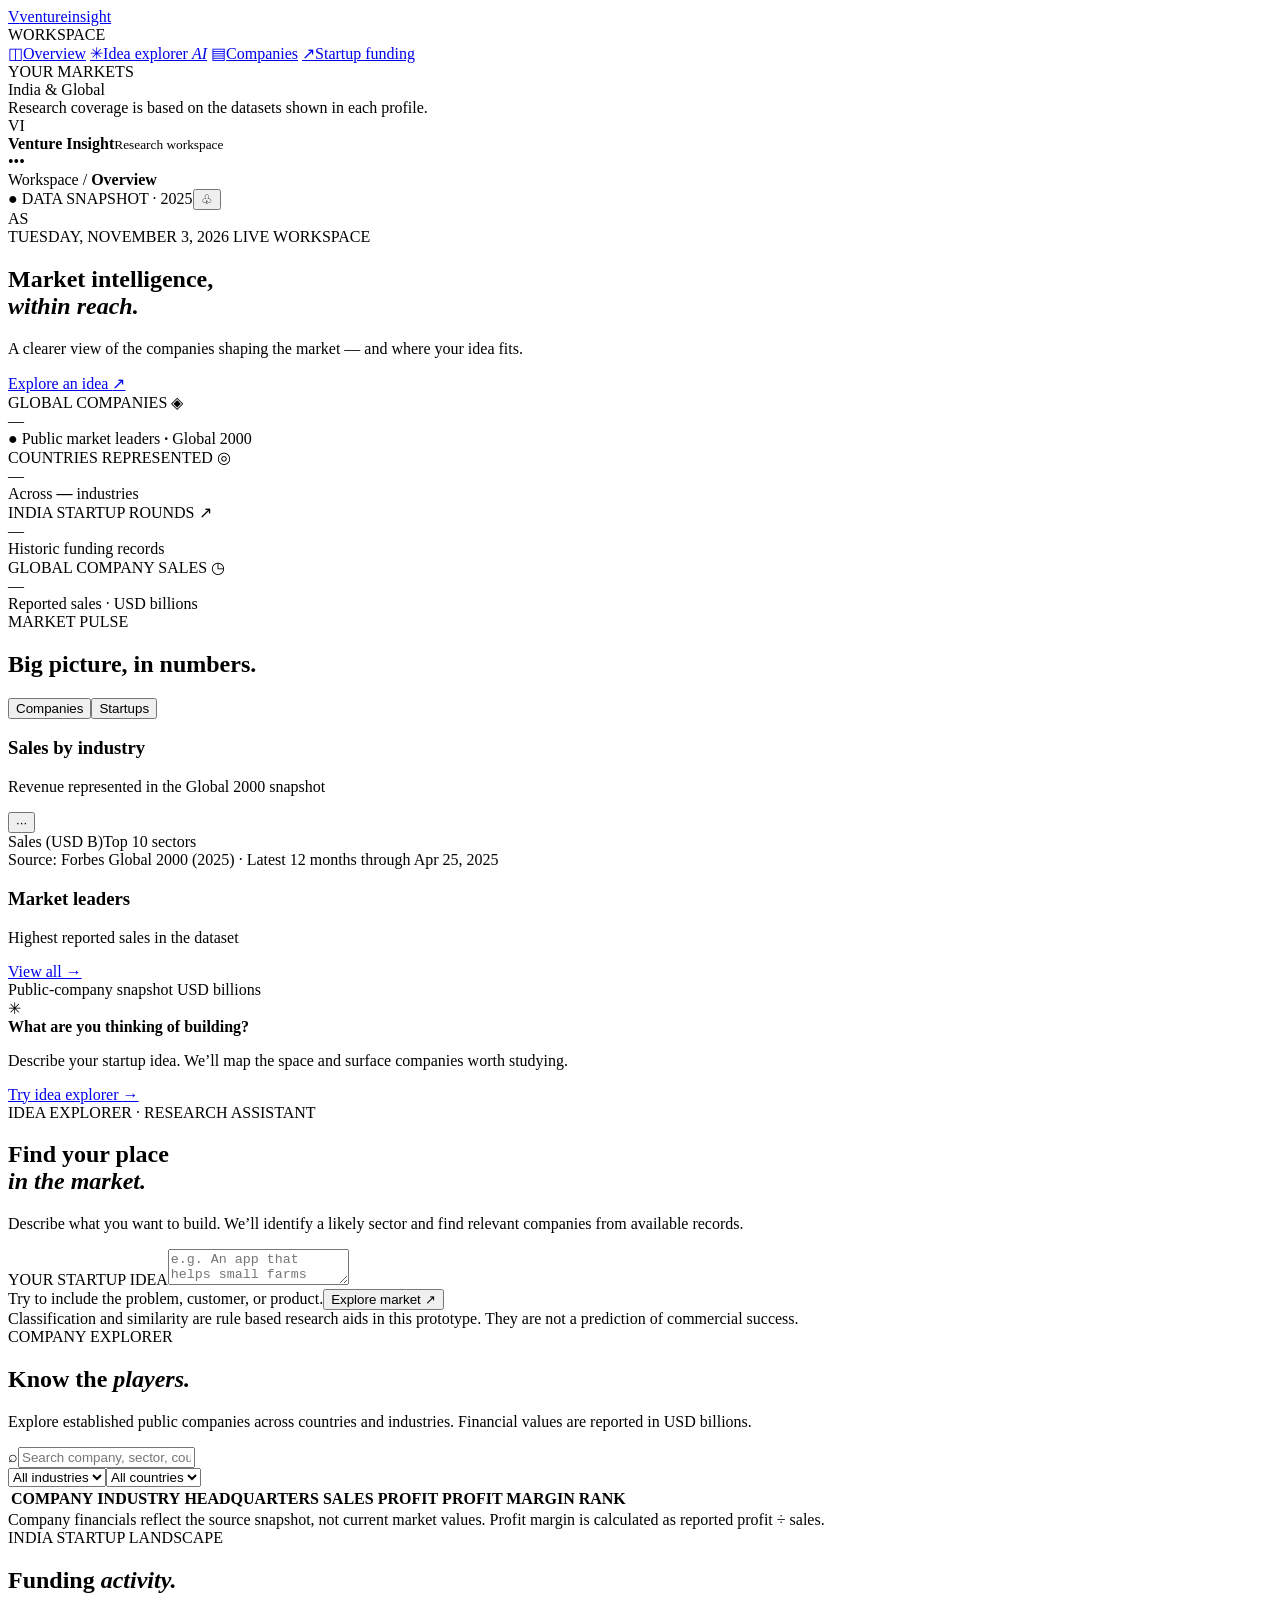
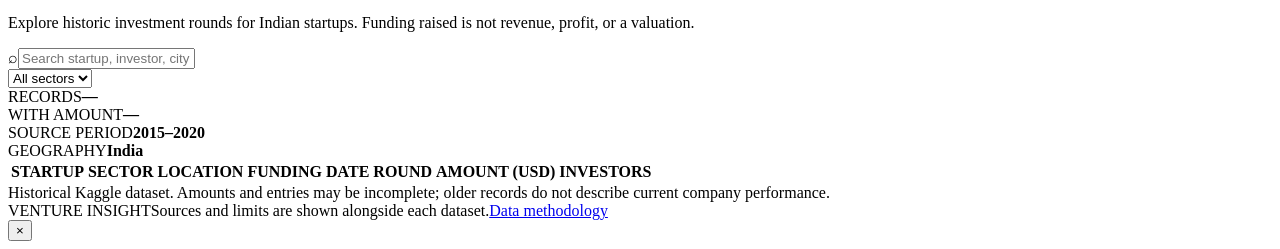
==== web/index.html @ 0f0a1d43 "feat: enrich company profiles and financial history" ====
<!doctype html>
<html lang="en">
<head>
  <meta charset="utf-8"><meta name="viewport" content="width=device-width,initial-scale=1">
  <meta name="theme-color" content="#f5f7f8"><title>Venture Insight — Market intelligence</title>
  <link rel="preconnect" href="https://fonts.googleapis.com"><link rel="preconnect" href="https://fonts.gstatic.com" crossorigin>
  <link href="https://fonts.googleapis.com/css2?family=DM+Sans:wght@400;500;600;700&family=Manrope:wght@500;600;700;800&display=swap" rel="stylesheet">
  <link rel="stylesheet" href="/styles.css"><link rel="stylesheet" href="/pager.css">
</head>
<body>
<aside class="sidebar">
  <a class="brand" href="#overview"><span class="brand-mark">V</span><span>venture<span class="brand-light">insight</span></span></a>
  <div class="side-label">WORKSPACE</div>
  <nav>
    <a class="nav-link active" href="#overview"><span>◫</span>Overview</a>
    <a class="nav-link" href="#idea-lab"><span>✳</span>Idea explorer <i>AI</i></a>
    <a class="nav-link" href="#companies"><span>▤</span>Companies</a>
    <a class="nav-link" href="#funding"><span>↗</span>Startup funding</a>
  </nav>
  <div class="sidebar-bottom"><div class="side-label">YOUR MARKETS</div><div class="market-pill"><span class="pulse"></span>India &amp; Global</div><div class="sidebar-note">Research coverage is based on the datasets shown in each profile.</div><div class="profile"><div class="avatar">VI</div><div><strong>Venture Insight</strong><small>Research workspace</small></div><span class="dots">•••</span></div></div>
</aside>
<main>
  <header class="topbar"><div class="crumb">Workspace <span>/</span> <strong id="crumb-current">Overview</strong></div><div class="top-actions"><span class="period-tag"><span>●</span> DATA SNAPSHOT · 2025</span><button class="icon-btn" aria-label="Notifications">♧</button><div class="avatar small">AS</div></div></header>
  <section class="page active-page" id="overview">
    <div class="welcome-row"><div><div class="eyebrow">TUESDAY, NOVEMBER 3, 2026 <span class="live-dot"></span> LIVE WORKSPACE</div><h1>Market intelligence,<br><em>within reach.</em></h1><p class="intro">A clearer view of the companies shaping the market — and where your idea fits.</p></div><a class="primary-btn" href="#idea-lab">Explore an idea <span>↗</span></a></div>
    <div class="stat-grid">
      <article class="stat-card"><div class="stat-label">GLOBAL COMPANIES <span class="stat-icon teal">◈</span></div><div class="stat-value" id="stat-companies">—</div><div class="stat-foot"><span class="positive">●</span> Public market leaders <b>·</b> Global 2000</div></article>
      <article class="stat-card"><div class="stat-label">COUNTRIES REPRESENTED <span class="stat-icon blue">◎</span></div><div class="stat-value" id="stat-countries">—</div><div class="stat-foot">Across <strong id="stat-industries">—</strong> industries</div></article>
      <article class="stat-card"><div class="stat-label">INDIA STARTUP ROUNDS <span class="stat-icon violet">↗</span></div><div class="stat-value" id="stat-rounds">—</div><div class="stat-foot"><span class="muted">Historic funding records</span></div></article>
      <article class="stat-card"><div class="stat-label">GLOBAL COMPANY SALES <span class="stat-icon amber">◷</span></div><div class="stat-value" id="stat-sales">—</div><div class="stat-foot">Reported sales · USD billions</div></article>
    </div>
    <div class="section-heading"><div><div class="eyebrow">MARKET PULSE</div><h2>Big picture, in numbers.</h2></div><div class="segmented"><button class="selected">Companies</button><button onclick="document.querySelector('#funding').scrollIntoView({behavior:'smooth'})">Startups</button></div></div>
    <div class="charts-grid"><article class="panel chart-panel"><div class="panel-head"><div><h3>Sales by industry</h3><p>Revenue represented in the Global 2000 snapshot</p></div><button class="more-btn" aria-label="Chart options">···</button></div><div class="chart-legend"><span><i class="legend-dot"></i>Sales (USD B)</span><span class="chart-note">Top 10 sectors</span></div><div id="sector-chart" class="bar-chart"></div><div class="chart-source">Source: Forbes Global 2000 (2025) · Latest 12 months through Apr 25, 2025</div></article>
      <article class="panel leaders-panel"><div class="panel-head"><div><h3>Market leaders</h3><p>Highest reported sales in the dataset</p></div><a class="text-link" href="#companies">View all <span>→</span></a></div><div id="leader-list"></div><div class="leaders-foot"><span class="live-dot"></span> Public-company snapshot <span>USD billions</span></div></article></div>
    <div class="callout"><div class="callout-icon">✳</div><div><strong>What are you thinking of building?</strong><p>Describe your startup idea. We’ll map the space and surface companies worth studying.</p></div><a class="text-link" href="#idea-lab">Try idea explorer <span>→</span></a></div>
  </section>
  <section class="page" id="idea-lab"><div class="eyebrow">IDEA EXPLORER · RESEARCH ASSISTANT</div><h1>Find your place<br><em>in the market.</em></h1><p class="intro">Describe what you want to build. We’ll identify a likely sector and find relevant companies from available records.</p><div class="idea-box"><label for="idea-input">YOUR STARTUP IDEA</label><textarea id="idea-input" placeholder="e.g. An app that helps small farms sell produce directly to local restaurants…" maxlength="240"></textarea><div class="idea-box-foot"><span>Try to include the problem, customer, or product.</span><button class="primary-btn" id="analyze-btn">Explore market <span>↗</span></button></div></div><div id="idea-results" class="idea-results"></div><div class="notice slim">Classification and similarity are rule based research aids in this prototype. They are not a prediction of commercial success.</div></section>
  <section class="page" id="companies"><div class="eyebrow">COMPANY EXPLORER</div><h1>Know the <em>players.</em></h1><p class="intro">Explore established public companies across countries and industries. Financial values are reported in USD billions.</p><div class="filter-row"><div class="search-field"><span>⌕</span><input id="company-search" placeholder="Search company, sector, country…"></div><select id="industry-filter"><option value="">All industries</option></select><select id="country-filter"><option value="">All countries</option></select><span class="result-count" id="company-count"></span></div><div class="table-wrap"><table><thead><tr><th>COMPANY</th><th>INDUSTRY</th><th>HEADQUARTERS</th><th>SALES</th><th>PROFIT</th><th>PROFIT MARGIN</th><th>RANK</th></tr></thead><tbody id="company-rows"></tbody></table></div><div class="pager" id="company-pager"></div><div class="notice">Company financials reflect the source snapshot, not current market values. Profit margin is calculated as reported profit ÷ sales.</div></section>
  <section class="page" id="funding"><div class="eyebrow">INDIA STARTUP LANDSCAPE</div><h1>Funding <em>activity.</em></h1><p class="intro">Explore historic investment rounds for Indian startups. Funding raised is not revenue, profit, or a valuation.</p><div class="filter-row"><div class="search-field"><span>⌕</span><input id="funding-search" placeholder="Search startup, investor, city…"></div><select id="funding-industry"><option value="">All sectors</option></select><span class="result-count" id="funding-count"></span></div><div class="funding-summary"><div><span>RECORDS</span><strong id="funding-total">—</strong></div><div><span>WITH AMOUNT</span><strong id="funding-known">—</strong></div><div><span>SOURCE PERIOD</span><strong>2015–2020</strong></div><div><span>GEOGRAPHY</span><strong>India</strong></div></div><div class="table-wrap"><table><thead><tr><th>STARTUP</th><th>SECTOR</th><th>LOCATION</th><th>FUNDING DATE</th><th>ROUND</th><th>AMOUNT (USD)</th><th>INVESTORS</th></tr></thead><tbody id="funding-rows"></tbody></table></div><div class="pager" id="funding-pager"></div><div class="notice">Historical Kaggle dataset. Amounts and entries may be incomplete; older records do not describe current company performance.</div></section>
  <footer><span>VENTURE INSIGHT</span><span>Sources and limits are shown alongside each dataset.</span><a href="/methodology.html">Data methodology</a></footer>
</main>
<div class="modal-backdrop" id="company-modal" aria-hidden="true"><div class="modal"><button class="modal-close" id="modal-close">×</button><div id="modal-content"></div></div></div>
<script src="/app.js?v=20261103-2"></script>
</body></html>
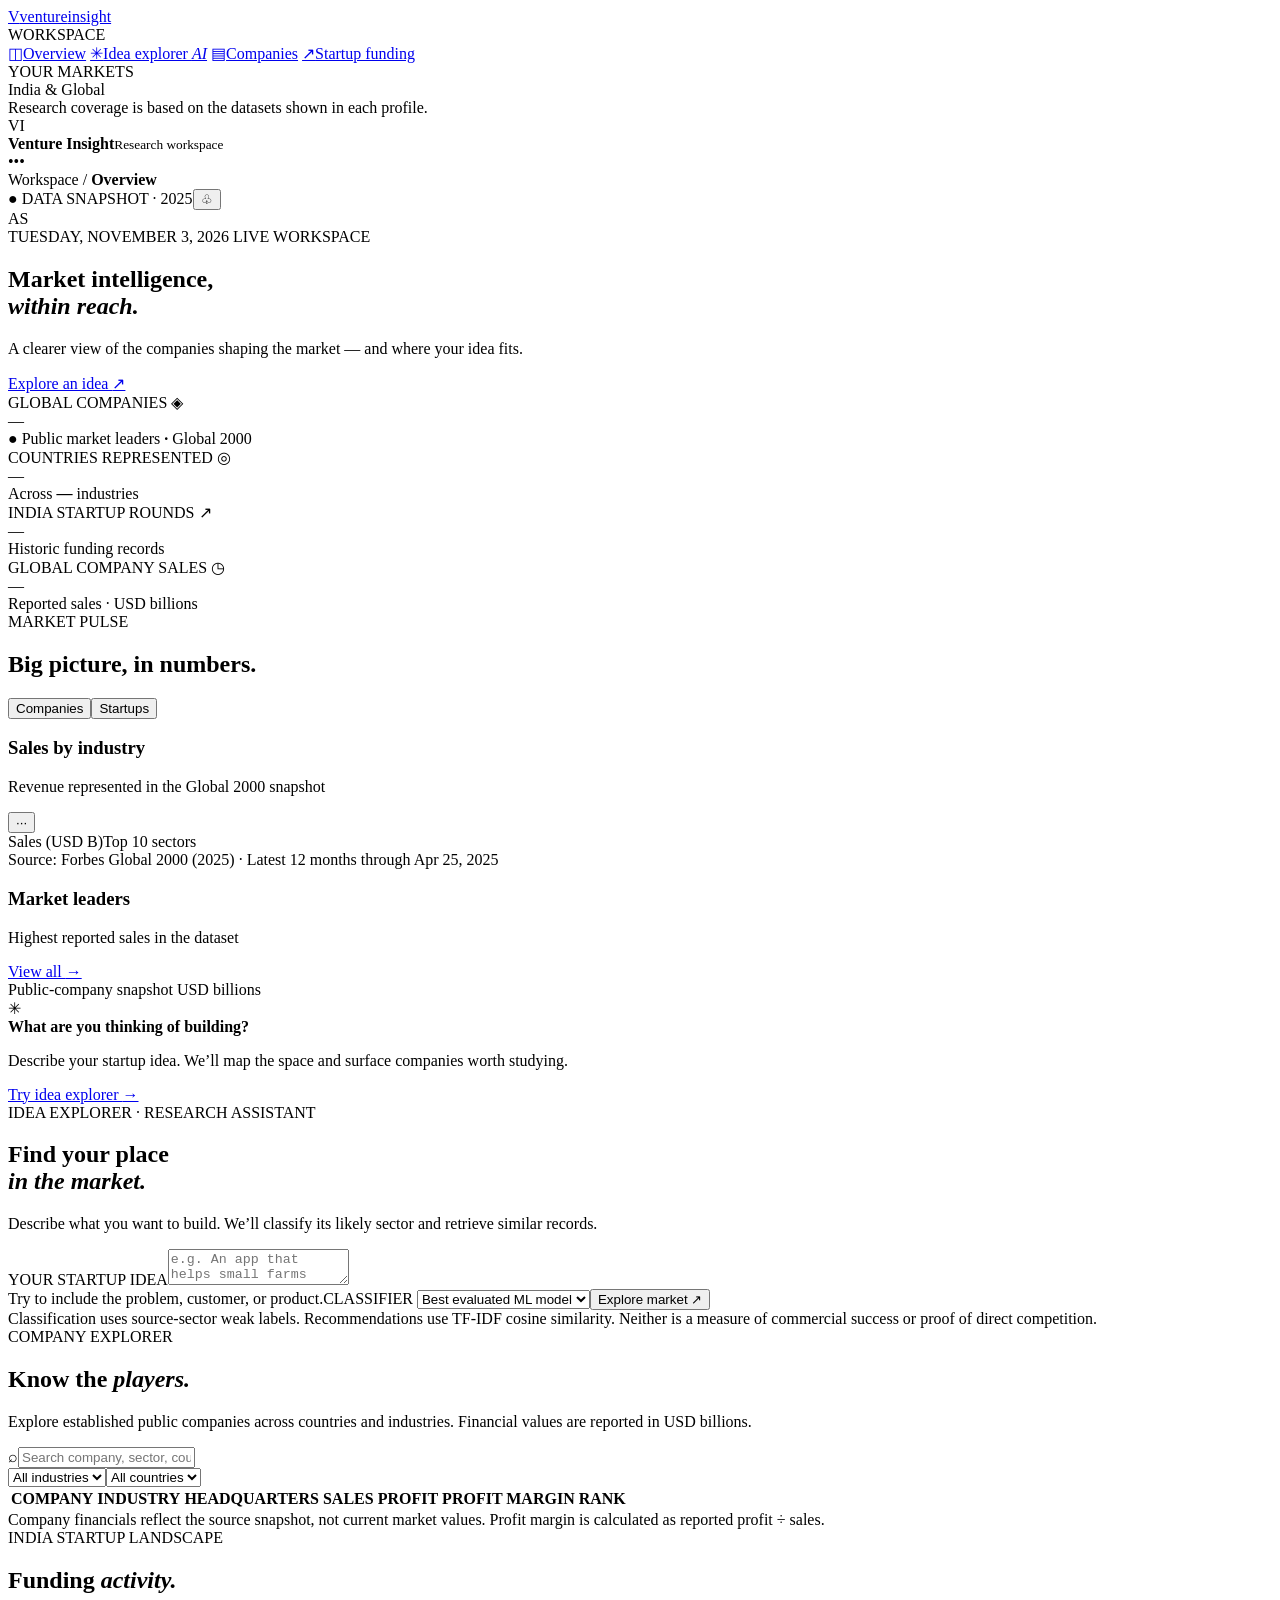
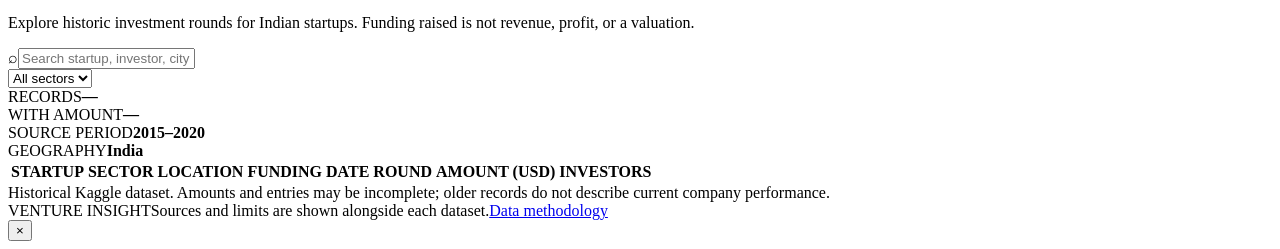
==== commit ffc8d67d: "feat: add evaluated ML classification pipeline" ====
--- a/web/index.html
+++ b/web/index.html
@@ -34,11 +34,11 @@
       <article class="panel leaders-panel"><div class="panel-head"><div><h3>Market leaders</h3><p>Highest reported sales in the dataset</p></div><a class="text-link" href="#companies">View all <span>→</span></a></div><div id="leader-list"></div><div class="leaders-foot"><span class="live-dot"></span> Public-company snapshot <span>USD billions</span></div></article></div>
     <div class="callout"><div class="callout-icon">✳</div><div><strong>What are you thinking of building?</strong><p>Describe your startup idea. We’ll map the space and surface companies worth studying.</p></div><a class="text-link" href="#idea-lab">Try idea explorer <span>→</span></a></div>
   </section>
-  <section class="page" id="idea-lab"><div class="eyebrow">IDEA EXPLORER · RESEARCH ASSISTANT</div><h1>Find your place<br><em>in the market.</em></h1><p class="intro">Describe what you want to build. We’ll identify a likely sector and find relevant companies from available records.</p><div class="idea-box"><label for="idea-input">YOUR STARTUP IDEA</label><textarea id="idea-input" placeholder="e.g. An app that helps small farms sell produce directly to local restaurants…" maxlength="240"></textarea><div class="idea-box-foot"><span>Try to include the problem, customer, or product.</span><button class="primary-btn" id="analyze-btn">Explore market <span>↗</span></button></div></div><div id="idea-results" class="idea-results"></div><div class="notice slim">Classification and similarity are rule based research aids in this prototype. They are not a prediction of commercial success.</div></section>
+  <section class="page" id="idea-lab"><div class="eyebrow">IDEA EXPLORER · RESEARCH ASSISTANT</div><h1>Find your place<br><em>in the market.</em></h1><p class="intro">Describe what you want to build. We’ll classify its likely sector and retrieve similar records.</p><div class="idea-box"><label for="idea-input">YOUR STARTUP IDEA</label><textarea id="idea-input" placeholder="e.g. An app that helps small farms sell produce directly to local restaurants…" maxlength="240"></textarea><div class="idea-box-foot"><span>Try to include the problem, customer, or product.</span><label class="method-select">CLASSIFIER <select id="classifier-method"><option value="ml">Best evaluated ML model</option><option value="rules">Keyword rules baseline</option></select></label><button class="primary-btn" id="analyze-btn">Explore market <span>↗</span></button></div></div><div id="model-comparison" class="model-comparison"></div><div id="idea-results" class="idea-results"></div><div class="notice slim">Classification uses source-sector weak labels. Recommendations use TF-IDF cosine similarity. Neither is a measure of commercial success or proof of direct competition.</div></section>
   <section class="page" id="companies"><div class="eyebrow">COMPANY EXPLORER</div><h1>Know the <em>players.</em></h1><p class="intro">Explore established public companies across countries and industries. Financial values are reported in USD billions.</p><div class="filter-row"><div class="search-field"><span>⌕</span><input id="company-search" placeholder="Search company, sector, country…"></div><select id="industry-filter"><option value="">All industries</option></select><select id="country-filter"><option value="">All countries</option></select><span class="result-count" id="company-count"></span></div><div class="table-wrap"><table><thead><tr><th>COMPANY</th><th>INDUSTRY</th><th>HEADQUARTERS</th><th>SALES</th><th>PROFIT</th><th>PROFIT MARGIN</th><th>RANK</th></tr></thead><tbody id="company-rows"></tbody></table></div><div class="pager" id="company-pager"></div><div class="notice">Company financials reflect the source snapshot, not current market values. Profit margin is calculated as reported profit ÷ sales.</div></section>
   <section class="page" id="funding"><div class="eyebrow">INDIA STARTUP LANDSCAPE</div><h1>Funding <em>activity.</em></h1><p class="intro">Explore historic investment rounds for Indian startups. Funding raised is not revenue, profit, or a valuation.</p><div class="filter-row"><div class="search-field"><span>⌕</span><input id="funding-search" placeholder="Search startup, investor, city…"></div><select id="funding-industry"><option value="">All sectors</option></select><span class="result-count" id="funding-count"></span></div><div class="funding-summary"><div><span>RECORDS</span><strong id="funding-total">—</strong></div><div><span>WITH AMOUNT</span><strong id="funding-known">—</strong></div><div><span>SOURCE PERIOD</span><strong>2015–2020</strong></div><div><span>GEOGRAPHY</span><strong>India</strong></div></div><div class="table-wrap"><table><thead><tr><th>STARTUP</th><th>SECTOR</th><th>LOCATION</th><th>FUNDING DATE</th><th>ROUND</th><th>AMOUNT (USD)</th><th>INVESTORS</th></tr></thead><tbody id="funding-rows"></tbody></table></div><div class="pager" id="funding-pager"></div><div class="notice">Historical Kaggle dataset. Amounts and entries may be incomplete; older records do not describe current company performance.</div></section>
   <footer><span>VENTURE INSIGHT</span><span>Sources and limits are shown alongside each dataset.</span><a href="/methodology.html">Data methodology</a></footer>
 </main>
 <div class="modal-backdrop" id="company-modal" aria-hidden="true"><div class="modal"><button class="modal-close" id="modal-close">×</button><div id="modal-content"></div></div></div>
-<script src="/app.js?v=20261103-2"></script>
+<script src="/app.js?v=20261103-3"></script>
 </body></html>
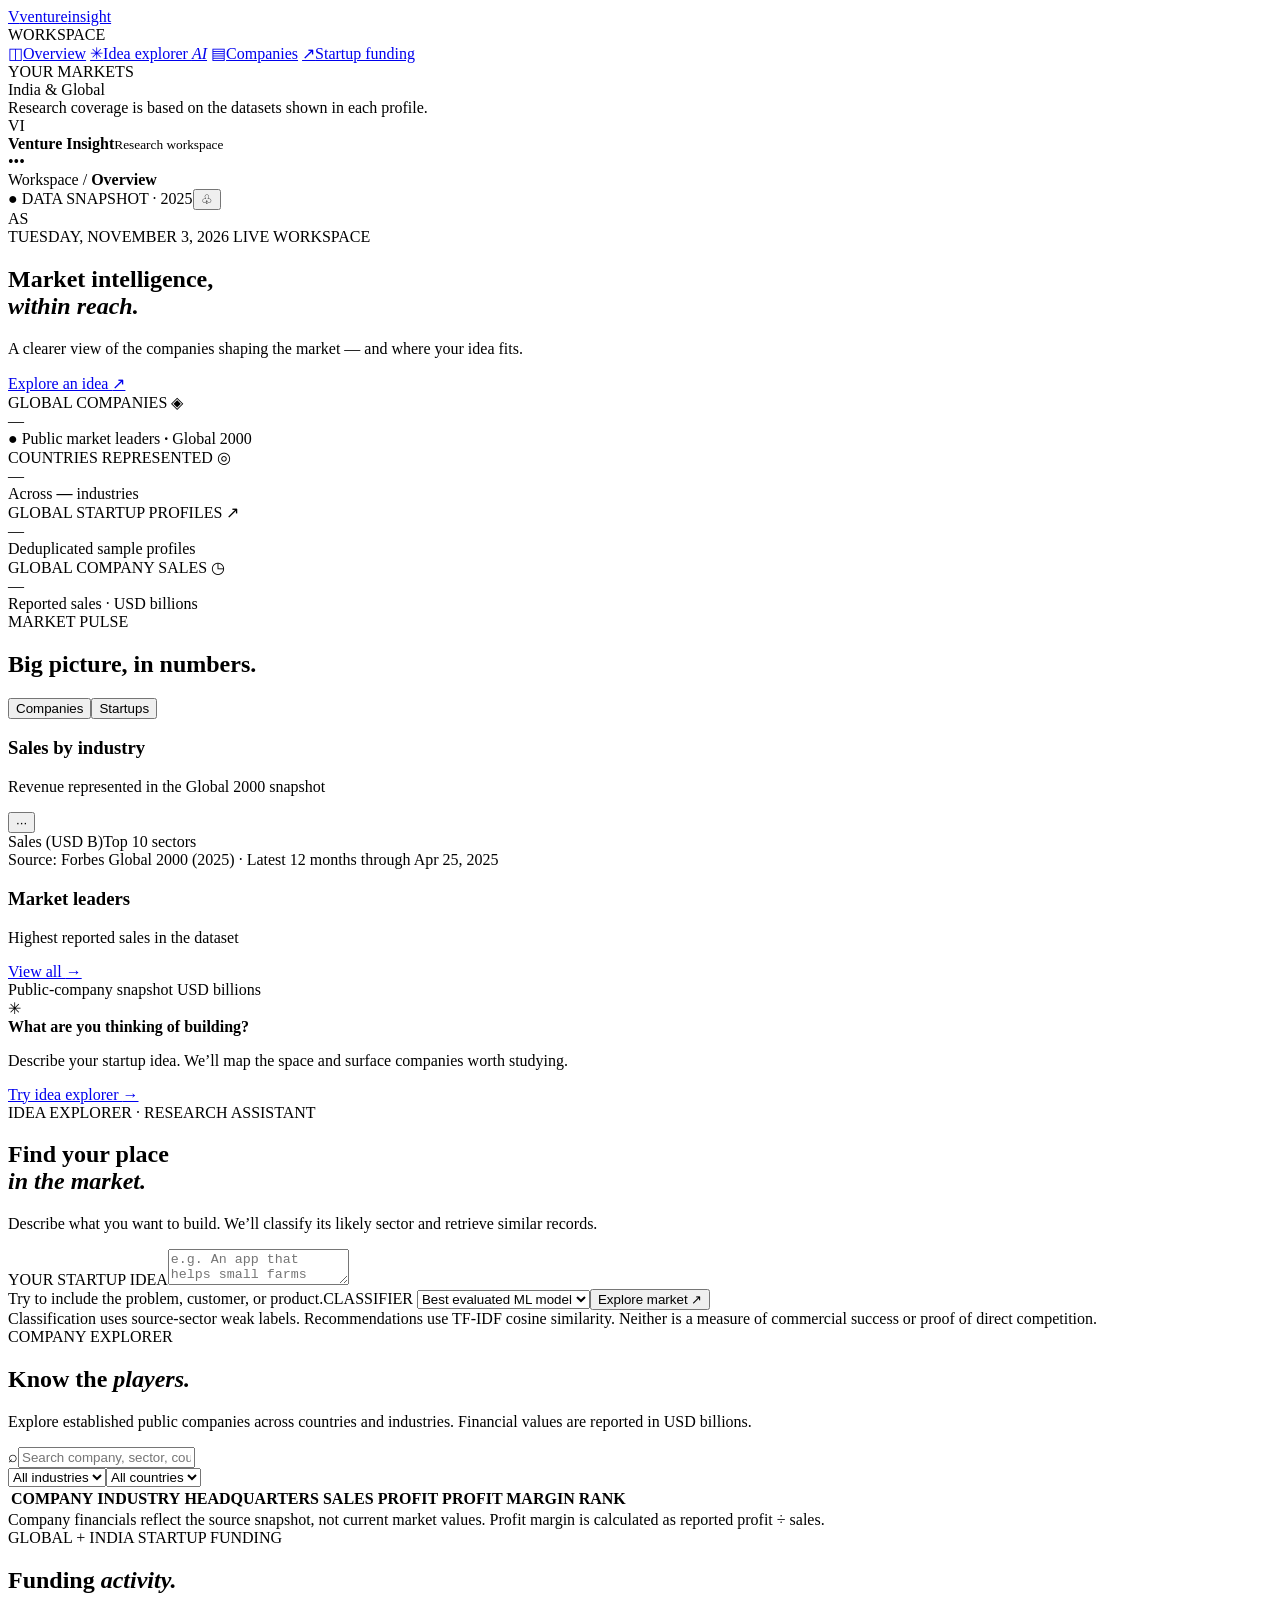
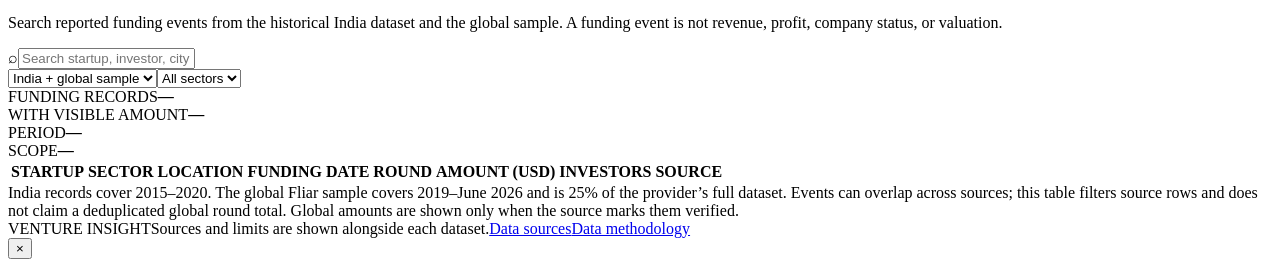
==== commit 3d146db4: "feat: expand sourced startup recommendations" ====
--- a/web/index.html
+++ b/web/index.html
@@ -26,7 +26,7 @@
     <div class="stat-grid">
       <article class="stat-card"><div class="stat-label">GLOBAL COMPANIES <span class="stat-icon teal">◈</span></div><div class="stat-value" id="stat-companies">—</div><div class="stat-foot"><span class="positive">●</span> Public market leaders <b>·</b> Global 2000</div></article>
       <article class="stat-card"><div class="stat-label">COUNTRIES REPRESENTED <span class="stat-icon blue">◎</span></div><div class="stat-value" id="stat-countries">—</div><div class="stat-foot">Across <strong id="stat-industries">—</strong> industries</div></article>
-      <article class="stat-card"><div class="stat-label">INDIA STARTUP ROUNDS <span class="stat-icon violet">↗</span></div><div class="stat-value" id="stat-rounds">—</div><div class="stat-foot"><span class="muted">Historic funding records</span></div></article>
+      <article class="stat-card"><div class="stat-label">GLOBAL STARTUP PROFILES <span class="stat-icon violet">↗</span></div><div class="stat-value" id="stat-rounds">—</div><div class="stat-foot"><span class="muted">Deduplicated sample profiles</span></div></article>
       <article class="stat-card"><div class="stat-label">GLOBAL COMPANY SALES <span class="stat-icon amber">◷</span></div><div class="stat-value" id="stat-sales">—</div><div class="stat-foot">Reported sales · USD billions</div></article>
     </div>
     <div class="section-heading"><div><div class="eyebrow">MARKET PULSE</div><h2>Big picture, in numbers.</h2></div><div class="segmented"><button class="selected">Companies</button><button onclick="document.querySelector('#funding').scrollIntoView({behavior:'smooth'})">Startups</button></div></div>
@@ -36,9 +36,9 @@
   </section>
   <section class="page" id="idea-lab"><div class="eyebrow">IDEA EXPLORER · RESEARCH ASSISTANT</div><h1>Find your place<br><em>in the market.</em></h1><p class="intro">Describe what you want to build. We’ll classify its likely sector and retrieve similar records.</p><div class="idea-box"><label for="idea-input">YOUR STARTUP IDEA</label><textarea id="idea-input" placeholder="e.g. An app that helps small farms sell produce directly to local restaurants…" maxlength="240"></textarea><div class="idea-box-foot"><span>Try to include the problem, customer, or product.</span><label class="method-select">CLASSIFIER <select id="classifier-method"><option value="ml">Best evaluated ML model</option><option value="rules">Keyword rules baseline</option></select></label><button class="primary-btn" id="analyze-btn">Explore market <span>↗</span></button></div></div><div id="model-comparison" class="model-comparison"></div><div id="idea-results" class="idea-results"></div><div class="notice slim">Classification uses source-sector weak labels. Recommendations use TF-IDF cosine similarity. Neither is a measure of commercial success or proof of direct competition.</div></section>
   <section class="page" id="companies"><div class="eyebrow">COMPANY EXPLORER</div><h1>Know the <em>players.</em></h1><p class="intro">Explore established public companies across countries and industries. Financial values are reported in USD billions.</p><div class="filter-row"><div class="search-field"><span>⌕</span><input id="company-search" placeholder="Search company, sector, country…"></div><select id="industry-filter"><option value="">All industries</option></select><select id="country-filter"><option value="">All countries</option></select><span class="result-count" id="company-count"></span></div><div class="table-wrap"><table><thead><tr><th>COMPANY</th><th>INDUSTRY</th><th>HEADQUARTERS</th><th>SALES</th><th>PROFIT</th><th>PROFIT MARGIN</th><th>RANK</th></tr></thead><tbody id="company-rows"></tbody></table></div><div class="pager" id="company-pager"></div><div class="notice">Company financials reflect the source snapshot, not current market values. Profit margin is calculated as reported profit ÷ sales.</div></section>
-  <section class="page" id="funding"><div class="eyebrow">INDIA STARTUP LANDSCAPE</div><h1>Funding <em>activity.</em></h1><p class="intro">Explore historic investment rounds for Indian startups. Funding raised is not revenue, profit, or a valuation.</p><div class="filter-row"><div class="search-field"><span>⌕</span><input id="funding-search" placeholder="Search startup, investor, city…"></div><select id="funding-industry"><option value="">All sectors</option></select><span class="result-count" id="funding-count"></span></div><div class="funding-summary"><div><span>RECORDS</span><strong id="funding-total">—</strong></div><div><span>WITH AMOUNT</span><strong id="funding-known">—</strong></div><div><span>SOURCE PERIOD</span><strong>2015–2020</strong></div><div><span>GEOGRAPHY</span><strong>India</strong></div></div><div class="table-wrap"><table><thead><tr><th>STARTUP</th><th>SECTOR</th><th>LOCATION</th><th>FUNDING DATE</th><th>ROUND</th><th>AMOUNT (USD)</th><th>INVESTORS</th></tr></thead><tbody id="funding-rows"></tbody></table></div><div class="pager" id="funding-pager"></div><div class="notice">Historical Kaggle dataset. Amounts and entries may be incomplete; older records do not describe current company performance.</div></section>
-  <footer><span>VENTURE INSIGHT</span><span>Sources and limits are shown alongside each dataset.</span><a href="/methodology.html">Data methodology</a></footer>
+  <section class="page" id="funding"><div class="eyebrow">GLOBAL + INDIA STARTUP FUNDING</div><h1>Funding <em>activity.</em></h1><p class="intro">Search reported funding events from the historical India dataset and the global sample. A funding event is not revenue, profit, company status, or valuation.</p><div class="filter-row"><div class="search-field"><span>⌕</span><input id="funding-search" placeholder="Search startup, investor, city…"></div><select id="funding-scope"><option value="all">India + global sample</option><option value="global">Global sample only</option><option value="india">India history only</option></select><select id="funding-industry"><option value="">All sectors</option></select><span class="result-count" id="funding-count"></span></div><div class="funding-summary"><div><span>FUNDING RECORDS</span><strong id="funding-total">—</strong></div><div><span>WITH VISIBLE AMOUNT</span><strong id="funding-known">—</strong></div><div><span>PERIOD</span><strong id="funding-period">—</strong></div><div><span>SCOPE</span><strong id="funding-coverage">—</strong></div></div><div class="table-wrap"><table><thead><tr><th>STARTUP</th><th>SECTOR</th><th>LOCATION</th><th>FUNDING DATE</th><th>ROUND</th><th>AMOUNT (USD)</th><th>INVESTORS</th><th>SOURCE</th></tr></thead><tbody id="funding-rows"></tbody></table></div><div class="pager" id="funding-pager"></div><div class="notice">India records cover 2015–2020. The global Fliar sample covers 2019–June 2026 and is 25% of the provider’s full dataset. Events can overlap across sources; this table filters source rows and does not claim a deduplicated global round total. Global amounts are shown only when the source marks them verified.</div></section>
+  <footer><span>VENTURE INSIGHT</span><span>Sources and limits are shown alongside each dataset.</span><a href="/sources.html">Data sources</a><a href="/methodology.html">Data methodology</a></footer>
 </main>
 <div class="modal-backdrop" id="company-modal" aria-hidden="true"><div class="modal"><button class="modal-close" id="modal-close">×</button><div id="modal-content"></div></div></div>
-<script src="/app.js?v=20261103-3"></script>
+<script src="/app.js?v=20261103-6"></script>
 </body></html>
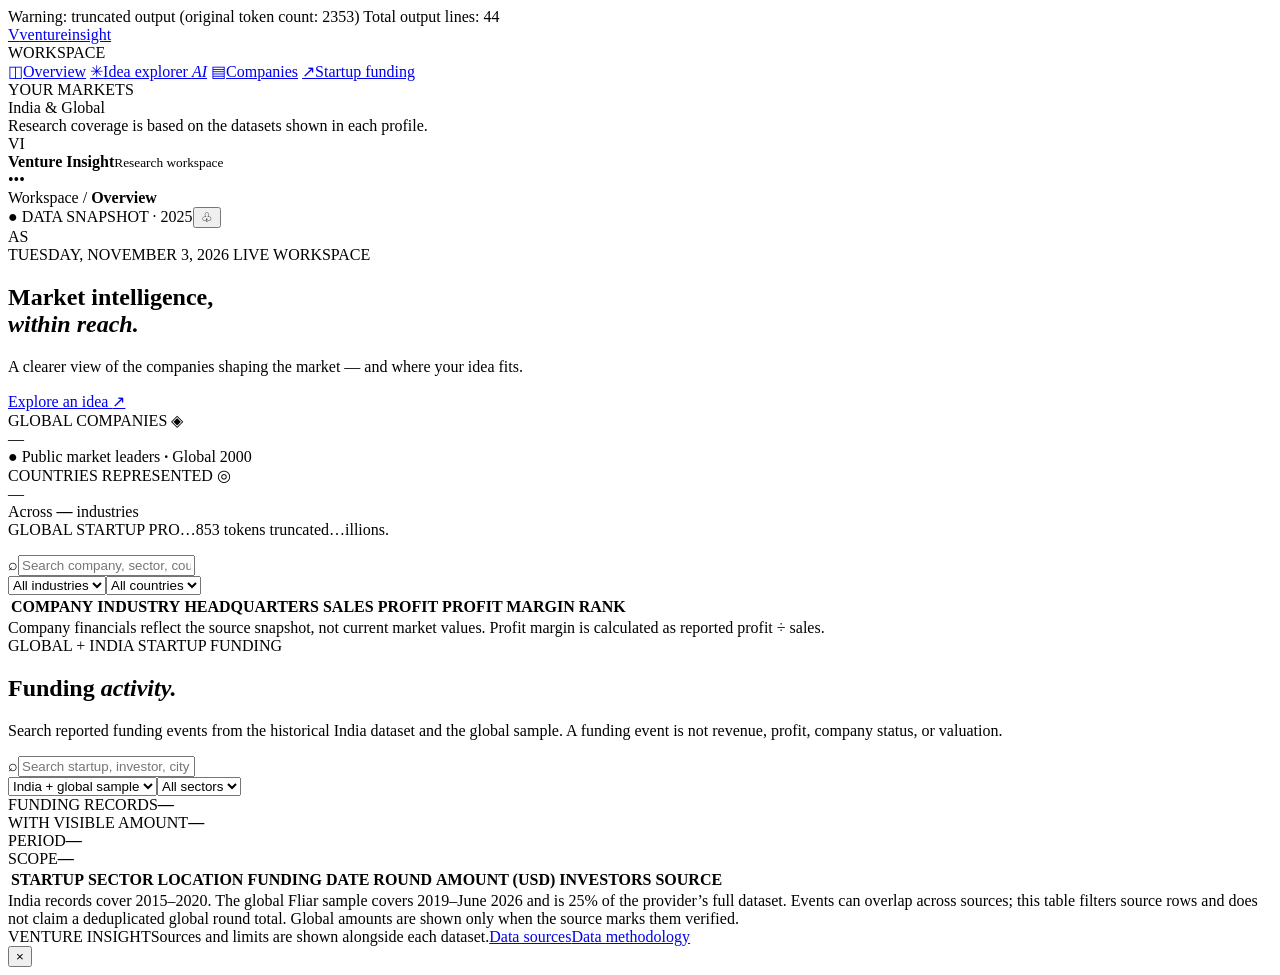
==== commit 46be7b2b: "fix: show recommendations before model details" ====
--- a/web/index.html
+++ b/web/index.html
@@ -1,3 +1,6 @@
+Warning: truncated output (original token count: 2353)
+Total output lines: 44
+
 <!doctype html>
 <html lang="en">
 <head>
@@ -26,19 +29,10 @@
     <div class="stat-grid">
       <article class="stat-card"><div class="stat-label">GLOBAL COMPANIES <span class="stat-icon teal">◈</span></div><div class="stat-value" id="stat-companies">—</div><div class="stat-foot"><span class="positive">●</span> Public market leaders <b>·</b> Global 2000</div></article>
       <article class="stat-card"><div class="stat-label">COUNTRIES REPRESENTED <span class="stat-icon blue">◎</span></div><div class="stat-value" id="stat-countries">—</div><div class="stat-foot">Across <strong id="stat-industries">—</strong> industries</div></article>
-      <article class="stat-card"><div class="stat-label">GLOBAL STARTUP PROFILES <span class="stat-icon violet">↗</span></div><div class="stat-value" id="stat-rounds">—</div><div class="stat-foot"><span class="muted">Deduplicated sample profiles</span></div></article>
-      <article class="stat-card"><div class="stat-label">GLOBAL COMPANY SALES <span class="stat-icon amber">◷</span></div><div class="stat-value" id="stat-sales">—</div><div class="stat-foot">Reported sales · USD billions</div></article>
-    </div>
-    <div class="section-heading"><div><div class="eyebrow">MARKET PULSE</div><h2>Big picture, in numbers.</h2></div><div class="segmented"><button class="selected">Companies</button><button onclick="document.querySelector('#funding').scrollIntoView({behavior:'smooth'})">Startups</button></div></div>
-    <div class="charts-grid"><article class="panel chart-panel"><div class="panel-head"><div><h3>Sales by industry</h3><p>Revenue represented in the Global 2000 snapshot</p></div><button class="more-btn" aria-label="Chart options">···</button></div><div class="chart-legend"><span><i class="legend-dot"></i>Sales (USD B)</span><span class="chart-note">Top 10 sectors</span></div><div id="sector-chart" class="bar-chart"></div><div class="chart-source">Source: Forbes Global 2000 (2025) · Latest 12 months through Apr 25, 2025</div></article>
-      <article class="panel leaders-panel"><div class="panel-head"><div><h3>Market leaders</h3><p>Highest reported sales in the dataset</p></div><a class="text-link" href="#companies">View all <span>→</span></a></div><div id="leader-list"></div><div class="leaders-foot"><span class="live-dot"></span> Public-company snapshot <span>USD billions</span></div></article></div>
-    <div class="callout"><div class="callout-icon">✳</div><div><strong>What are you thinking of building?</strong><p>Describe your startup idea. We’ll map the space and surface companies worth studying.</p></div><a class="text-link" href="#idea-lab">Try idea explorer <span>→</span></a></div>
-  </section>
-  <section class="page" id="idea-lab"><div class="eyebrow">IDEA EXPLORER · RESEARCH ASSISTANT</div><h1>Find your place<br><em>in the market.</em></h1><p class="intro">Describe what you want to build. We’ll classify its likely sector and retrieve similar records.</p><div class="idea-box"><label for="idea-input">YOUR STARTUP IDEA</label><textarea id="idea-input" placeholder="e.g. An app that helps small farms sell produce directly to local restaurants…" maxlength="240"></textarea><div class="idea-box-foot"><span>Try to include the problem, customer, or product.</span><label class="method-select">CLASSIFIER <select id="classifier-method"><option value="ml">Best evaluated ML model</option><option value="rules">Keyword rules baseline</option></select></label><button class="primary-btn" id="analyze-btn">Explore market <span>↗</span></button></div></div><div id="model-comparison" class="model-comparison"></div><div id="idea-results" class="idea-results"></div><div class="notice slim">Classification uses source-sector weak labels. Recommendations use TF-IDF cosine similarity. Neither is a measure of commercial success or proof of direct competition.</div></section>
-  <section class="page" id="companies"><div class="eyebrow">COMPANY EXPLORER</div><h1>Know the <em>players.</em></h1><p class="intro">Explore established public companies across countries and industries. Financial values are reported in USD billions.</p><div class="filter-row"><div class="search-field"><span>⌕</span><input id="company-search" placeholder="Search company, sector, country…"></div><select id="industry-filter"><option value="">All industries</option></select><select id="country-filter"><option value="">All countries</option></select><span class="result-count" id="company-count"></span></div><div class="table-wrap"><table><thead><tr><th>COMPANY</th><th>INDUSTRY</th><th>HEADQUARTERS</th><th>SALES</th><th>PROFIT</th><th>PROFIT MARGIN</th><th>RANK</th></tr></thead><tbody id="company-rows"></tbody></table></div><div class="pager" id="company-pager"></div><div class="notice">Company financials reflect the source snapshot, not current market values. Profit margin is calculated as reported profit ÷ sales.</div></section>
+      <article class="stat-card"><div class="stat-label">GLOBAL STARTUP PRO…853 tokens truncated…illions.</p><div class="filter-row"><div class="search-field"><span>⌕</span><input id="company-search" placeholder="Search company, sector, country…"></div><select id="industry-filter"><option value="">All industries</option></select><select id="country-filter"><option value="">All countries</option></select><span class="result-count" id="company-count"></span></div><div class="table-wrap"><table><thead><tr><th>COMPANY</th><th>INDUSTRY</th><th>HEADQUARTERS</th><th>SALES</th><th>PROFIT</th><th>PROFIT MARGIN</th><th>RANK</th></tr></thead><tbody id="company-rows"></tbody></table></div><div class="pager" id="company-pager"></div><div class="notice">Company financials reflect the source snapshot, not current market values. Profit margin is calculated as reported profit ÷ sales.</div></section>
   <section class="page" id="funding"><div class="eyebrow">GLOBAL + INDIA STARTUP FUNDING</div><h1>Funding <em>activity.</em></h1><p class="intro">Search reported funding events from the historical India dataset and the global sample. A funding event is not revenue, profit, company status, or valuation.</p><div class="filter-row"><div class="search-field"><span>⌕</span><input id="funding-search" placeholder="Search startup, investor, city…"></div><select id="funding-scope"><option value="all">India + global sample</option><option value="global">Global sample only</option><option value="india">India history only</option></select><select id="funding-industry"><option value="">All sectors</option></select><span class="result-count" id="funding-count"></span></div><div class="funding-summary"><div><span>FUNDING RECORDS</span><strong id="funding-total">—</strong></div><div><span>WITH VISIBLE AMOUNT</span><strong id="funding-known">—</strong></div><div><span>PERIOD</span><strong id="funding-period">—</strong></div><div><span>SCOPE</span><strong id="funding-coverage">—</strong></div></div><div class="table-wrap"><table><thead><tr><th>STARTUP</th><th>SECTOR</th><th>LOCATION</th><th>FUNDING DATE</th><th>ROUND</th><th>AMOUNT (USD)</th><th>INVESTORS</th><th>SOURCE</th></tr></thead><tbody id="funding-rows"></tbody></table></div><div class="pager" id="funding-pager"></div><div class="notice">India records cover 2015–2020. The global Fliar sample covers 2019–June 2026 and is 25% of the provider’s full dataset. Events can overlap across sources; this table filters source rows and does not claim a deduplicated global round total. Global amounts are shown only when the source marks them verified.</div></section>
   <footer><span>VENTURE INSIGHT</span><span>Sources and limits are shown alongside each dataset.</span><a href="/sources.html">Data sources</a><a href="/methodology.html">Data methodology</a></footer>
 </main>
 <div class="modal-backdrop" id="company-modal" aria-hidden="true"><div class="modal"><button class="modal-close" id="modal-close">×</button><div id="modal-content"></div></div></div>
-<script src="/app.js?v=20261103-6"></script>
+<script src="/app.js?v=20261103-8"></script>
 </body></html>
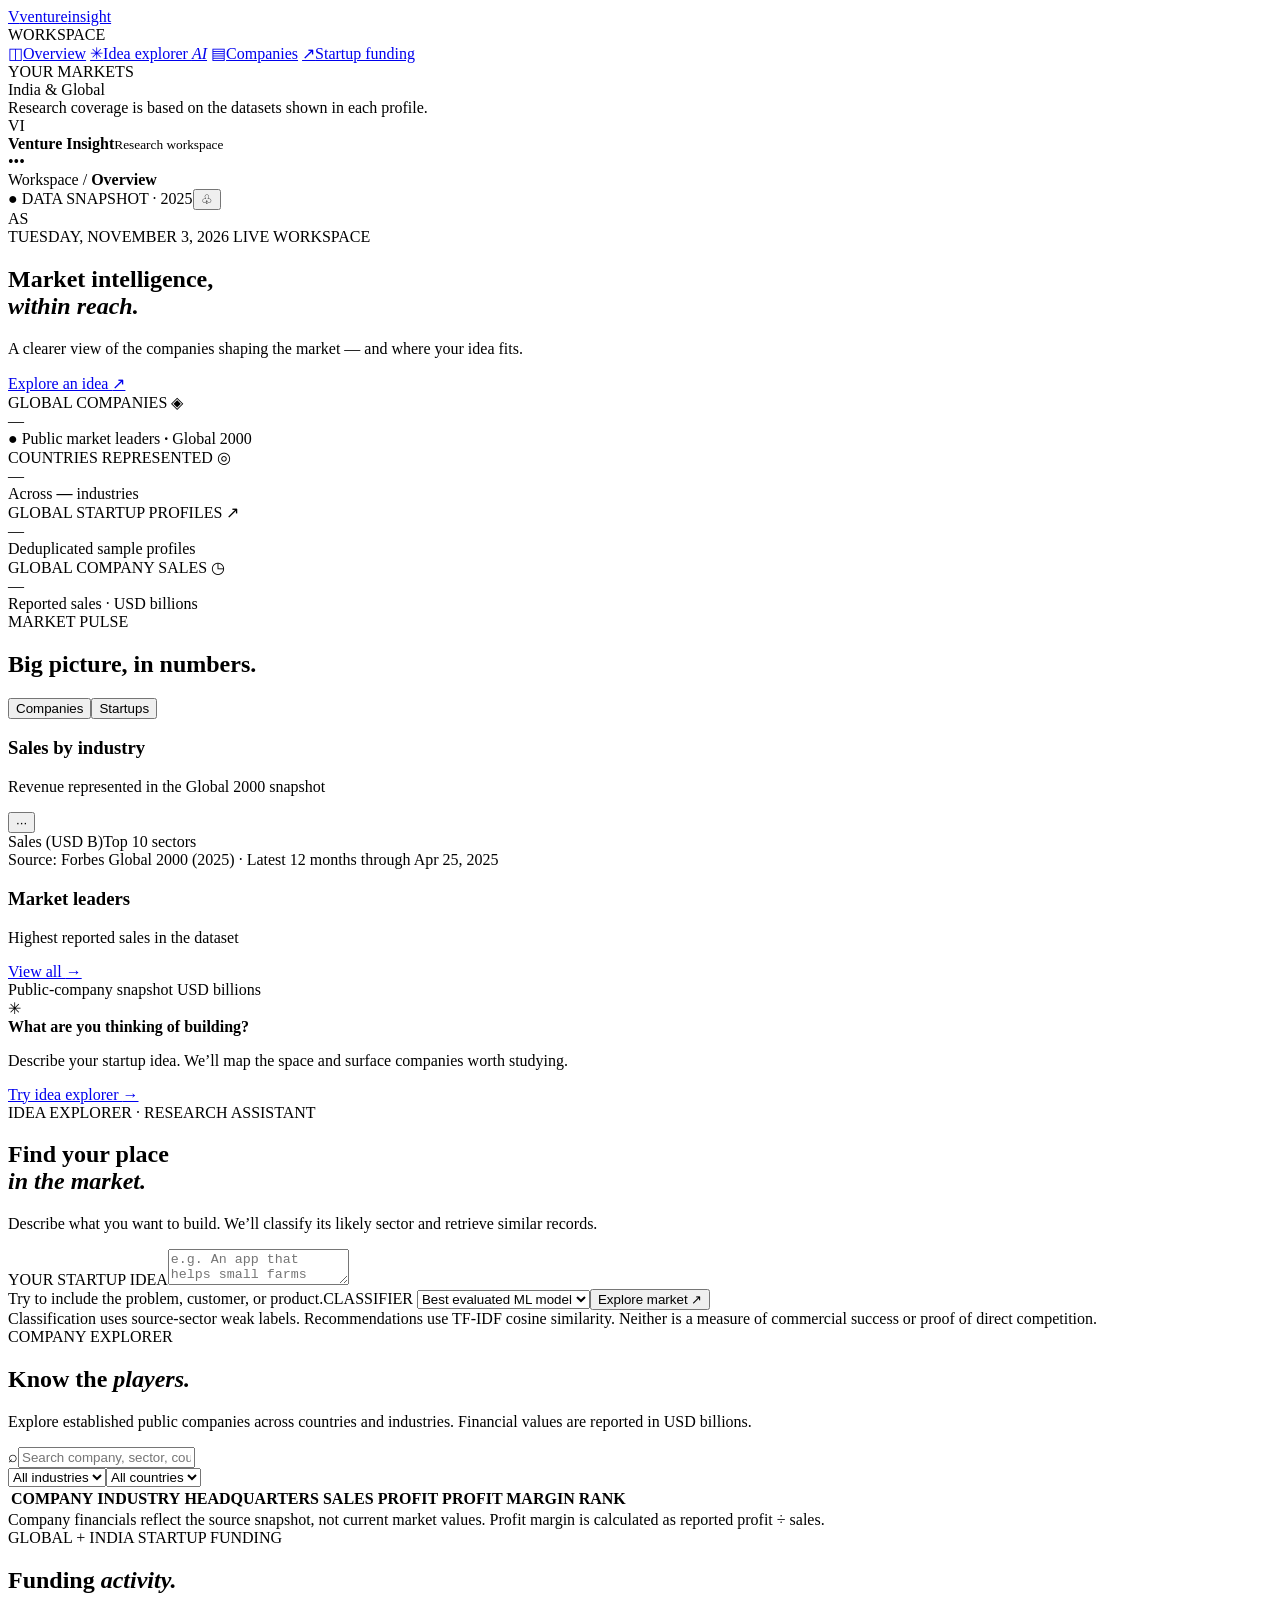
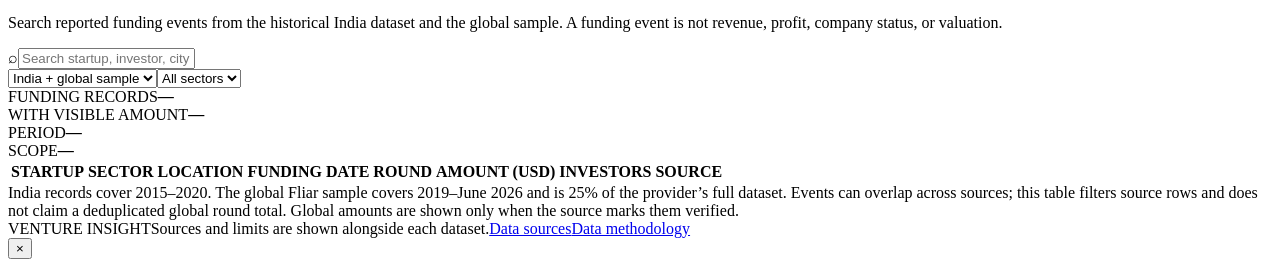
==== commit ac032103: "fix: prioritize visible startup recommendations" ====
--- a/web/index.html
+++ b/web/index.html
@@ -1,6 +1,3 @@
-Warning: truncated output (original token count: 2353)
-Total output lines: 44
-
 <!doctype html>
 <html lang="en">
 <head>
@@ -29,10 +26,19 @@
     <div class="stat-grid">
       <article class="stat-card"><div class="stat-label">GLOBAL COMPANIES <span class="stat-icon teal">◈</span></div><div class="stat-value" id="stat-companies">—</div><div class="stat-foot"><span class="positive">●</span> Public market leaders <b>·</b> Global 2000</div></article>
       <article class="stat-card"><div class="stat-label">COUNTRIES REPRESENTED <span class="stat-icon blue">◎</span></div><div class="stat-value" id="stat-countries">—</div><div class="stat-foot">Across <strong id="stat-industries">—</strong> industries</div></article>
-      <article class="stat-card"><div class="stat-label">GLOBAL STARTUP PRO…853 tokens truncated…illions.</p><div class="filter-row"><div class="search-field"><span>⌕</span><input id="company-search" placeholder="Search company, sector, country…"></div><select id="industry-filter"><option value="">All industries</option></select><select id="country-filter"><option value="">All countries</option></select><span class="result-count" id="company-count"></span></div><div class="table-wrap"><table><thead><tr><th>COMPANY</th><th>INDUSTRY</th><th>HEADQUARTERS</th><th>SALES</th><th>PROFIT</th><th>PROFIT MARGIN</th><th>RANK</th></tr></thead><tbody id="company-rows"></tbody></table></div><div class="pager" id="company-pager"></div><div class="notice">Company financials reflect the source snapshot, not current market values. Profit margin is calculated as reported profit ÷ sales.</div></section>
+      <article class="stat-card"><div class="stat-label">GLOBAL STARTUP PROFILES <span class="stat-icon violet">↗</span></div><div class="stat-value" id="stat-rounds">—</div><div class="stat-foot"><span class="muted">Deduplicated sample profiles</span></div></article>
+      <article class="stat-card"><div class="stat-label">GLOBAL COMPANY SALES <span class="stat-icon amber">◷</span></div><div class="stat-value" id="stat-sales">—</div><div class="stat-foot">Reported sales · USD billions</div></article>
+    </div>
+    <div class="section-heading"><div><div class="eyebrow">MARKET PULSE</div><h2>Big picture, in numbers.</h2></div><div class="segmented"><button class="selected">Companies</button><button onclick="document.querySelector('#funding').scrollIntoView({behavior:'smooth'})">Startups</button></div></div>
+    <div class="charts-grid"><article class="panel chart-panel"><div class="panel-head"><div><h3>Sales by industry</h3><p>Revenue represented in the Global 2000 snapshot</p></div><button class="more-btn" aria-label="Chart options">···</button></div><div class="chart-legend"><span><i class="legend-dot"></i>Sales (USD B)</span><span class="chart-note">Top 10 sectors</span></div><div id="sector-chart" class="bar-chart"></div><div class="chart-source">Source: Forbes Global 2000 (2025) · Latest 12 months through Apr 25, 2025</div></article>
+      <article class="panel leaders-panel"><div class="panel-head"><div><h3>Market leaders</h3><p>Highest reported sales in the dataset</p></div><a class="text-link" href="#companies">View all <span>→</span></a></div><div id="leader-list"></div><div class="leaders-foot"><span class="live-dot"></span> Public-company snapshot <span>USD billions</span></div></article></div>
+    <div class="callout"><div class="callout-icon">✳</div><div><strong>What are you thinking of building?</strong><p>Describe your startup idea. We’ll map the space and surface companies worth studying.</p></div><a class="text-link" href="#idea-lab">Try idea explorer <span>→</span></a></div>
+  </section>
+<section class="page" id="idea-lab"><div class="eyebrow">IDEA EXPLORER · RESEARCH ASSISTANT</div><h1>Find your place<br><em>in the market.</em></h1><p class="intro">Describe what you want to build. We’ll classify its likely sector and retrieve similar records.</p><div class="idea-box"><label for="idea-input">YOUR STARTUP IDEA</label><textarea id="idea-input" placeholder="e.g. An app that helps small farms sell produce directly to local restaurants…" maxlength="240"></textarea><div class="idea-box-foot"><span>Try to include the problem, customer, or product.</span><label class="method-select">CLASSIFIER <select id="classifier-method"><option value="ml">Best evaluated ML model</option><option value="rules">Keyword rules baseline</option></select></label><button class="primary-btn" id="analyze-btn">Explore market <span>↗</span></button></div></div><div id="idea-results" class="idea-results"></div><div id="model-comparison" class="model-comparison"></div><div class="notice slim">Classification uses source-sector weak labels. Recommendations use TF-IDF cosine similarity. Neither is a measure of commercial success or proof of direct competition.</div></section>
+  <section class="page" id="companies"><div class="eyebrow">COMPANY EXPLORER</div><h1>Know the <em>players.</em></h1><p class="intro">Explore established public companies across countries and industries. Financial values are reported in USD billions.</p><div class="filter-row"><div class="search-field"><span>⌕</span><input id="company-search" placeholder="Search company, sector, country…"></div><select id="industry-filter"><option value="">All industries</option></select><select id="country-filter"><option value="">All countries</option></select><span class="result-count" id="company-count"></span></div><div class="table-wrap"><table><thead><tr><th>COMPANY</th><th>INDUSTRY</th><th>HEADQUARTERS</th><th>SALES</th><th>PROFIT</th><th>PROFIT MARGIN</th><th>RANK</th></tr></thead><tbody id="company-rows"></tbody></table></div><div class="pager" id="company-pager"></div><div class="notice">Company financials reflect the source snapshot, not current market values. Profit margin is calculated as reported profit ÷ sales.</div></section>
   <section class="page" id="funding"><div class="eyebrow">GLOBAL + INDIA STARTUP FUNDING</div><h1>Funding <em>activity.</em></h1><p class="intro">Search reported funding events from the historical India dataset and the global sample. A funding event is not revenue, profit, company status, or valuation.</p><div class="filter-row"><div class="search-field"><span>⌕</span><input id="funding-search" placeholder="Search startup, investor, city…"></div><select id="funding-scope"><option value="all">India + global sample</option><option value="global">Global sample only</option><option value="india">India history only</option></select><select id="funding-industry"><option value="">All sectors</option></select><span class="result-count" id="funding-count"></span></div><div class="funding-summary"><div><span>FUNDING RECORDS</span><strong id="funding-total">—</strong></div><div><span>WITH VISIBLE AMOUNT</span><strong id="funding-known">—</strong></div><div><span>PERIOD</span><strong id="funding-period">—</strong></div><div><span>SCOPE</span><strong id="funding-coverage">—</strong></div></div><div class="table-wrap"><table><thead><tr><th>STARTUP</th><th>SECTOR</th><th>LOCATION</th><th>FUNDING DATE</th><th>ROUND</th><th>AMOUNT (USD)</th><th>INVESTORS</th><th>SOURCE</th></tr></thead><tbody id="funding-rows"></tbody></table></div><div class="pager" id="funding-pager"></div><div class="notice">India records cover 2015–2020. The global Fliar sample covers 2019–June 2026 and is 25% of the provider’s full dataset. Events can overlap across sources; this table filters source rows and does not claim a deduplicated global round total. Global amounts are shown only when the source marks them verified.</div></section>
   <footer><span>VENTURE INSIGHT</span><span>Sources and limits are shown alongside each dataset.</span><a href="/sources.html">Data sources</a><a href="/methodology.html">Data methodology</a></footer>
 </main>
 <div class="modal-backdrop" id="company-modal" aria-hidden="true"><div class="modal"><button class="modal-close" id="modal-close">×</button><div id="modal-content"></div></div></div>
-<script src="/app.js?v=20261103-8"></script>
+<script src="/app.js?v=20261103-9"></script>
 </body></html>
